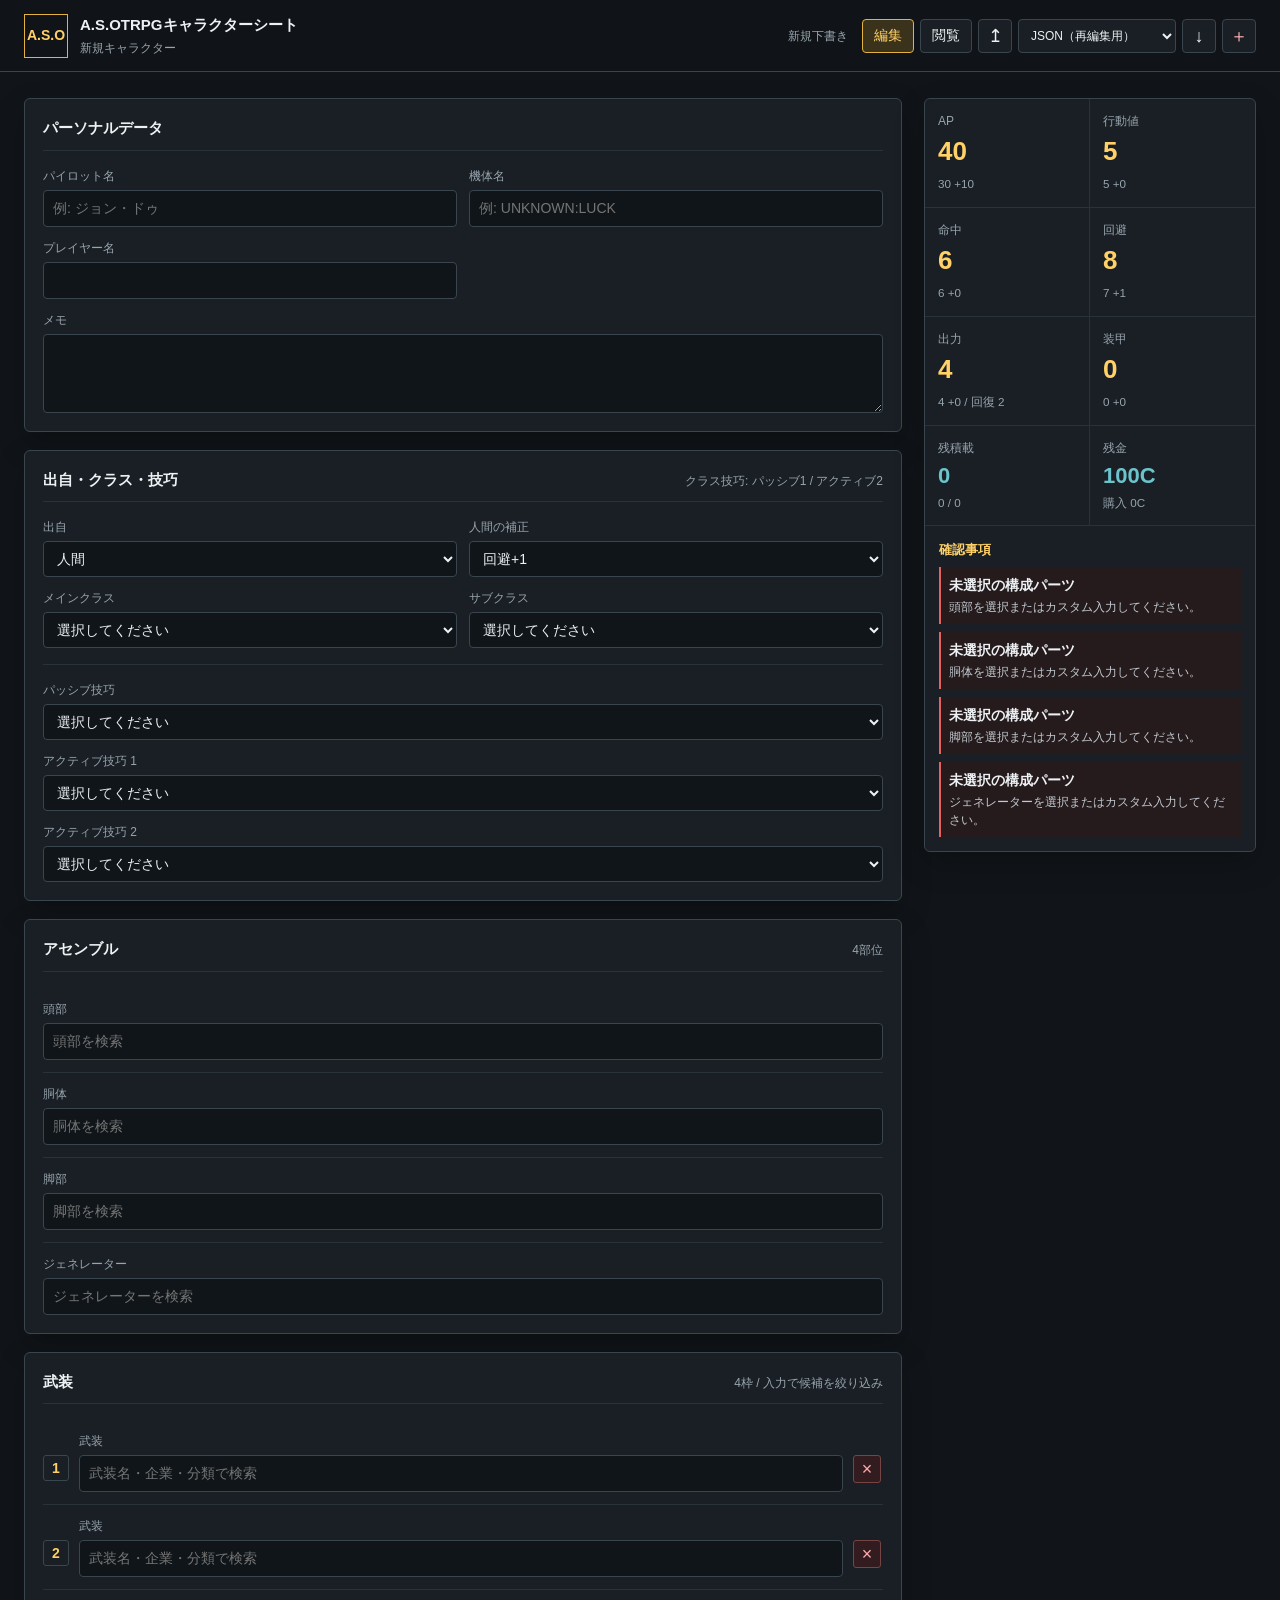
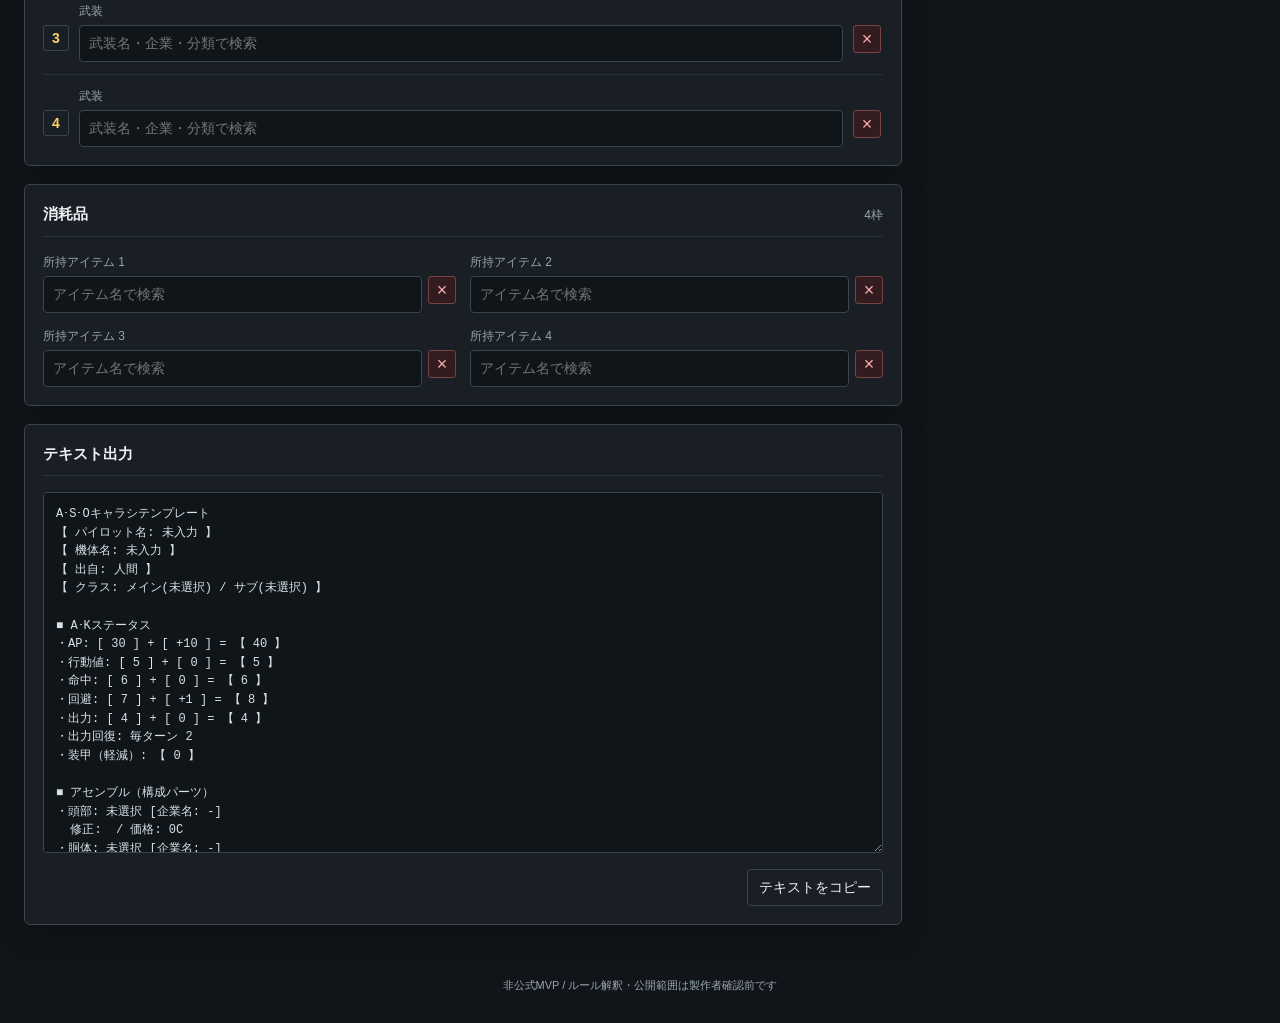
==== index.html @ c1686317 "新規データ" ====
<!doctype html>
<html lang="ja">
  <head>
    <meta charset="UTF-8" />
    <meta name="viewport" content="width=device-width, initial-scale=1.0" />
    <meta name="description" content="A.S.O.TRPG のローカル利用向けキャラクターシート" />
    <title>A.S.OTRPGキャラクターシート</title>
    <link rel="stylesheet" href="./styles.css" />
  </head>
  <body>
    <div id="app"></div>
    <input id="json-import" type="file" accept="application/json,.json" hidden />
    <script type="module" src="./app.js"></script>
  </body>
</html>
---- styles.css ----
:root {
  color-scheme: dark;
  --ink: #edf1f4;
  --muted: #98a5ae;
  --canvas: #111519;
  --panel: #191f24;
  --panel-strong: #222a30;
  --line: #3a464e;
  --line-soft: #283239;
  --accent: #e3b341;
  --accent-strong: #ffd166;
  --cyan: #6bc4cc;
  --red: #e46262;
  --green: #82c991;
  --shadow: 0 12px 30px rgb(0 0 0 / 24%);
  font-family: Inter, "Noto Sans JP", "Yu Gothic UI", sans-serif;
}

* { box-sizing: border-box; }
body { margin: 0; min-width: 960px; background: var(--canvas); color: var(--ink); font-size: 14px; line-height: 1.5; }
button, input, select, textarea { font: inherit; }
button { cursor: pointer; }

.topbar {
  position: sticky;
  z-index: 20;
  top: 0;
  display: flex;
  min-height: 72px;
  align-items: center;
  justify-content: space-between;
  gap: 24px;
  padding: 10px max(24px, calc((100vw - 1440px) / 2));
  border-bottom: 1px solid var(--line);
  background: rgb(17 21 25 / 96%);
  backdrop-filter: blur(14px);
}

.brand { display: flex; align-items: center; gap: 12px; min-width: 0; }
.brand-mark { display: grid; width: 44px; height: 44px; place-items: center; border: 1px solid var(--accent); color: var(--accent-strong); font-family: "Arial Narrow", sans-serif; font-weight: 800; letter-spacing: 0; }
.brand h1 { margin: 0; font-size: 15px; font-weight: 700; letter-spacing: 0; }
.brand p { margin: 2px 0 0; color: var(--muted); font-size: 12px; }
.topbar-actions { display: flex; align-items: center; gap: 6px; }
.save-indicator { margin-right: 8px; color: var(--muted); font-size: 12px; white-space: nowrap; }

.mode-button, .icon-button, .secondary-button {
  min-height: 34px;
  border: 1px solid var(--line);
  border-radius: 4px;
  background: var(--panel);
  color: var(--ink);
}
.mode-button { min-width: 52px; padding: 5px 10px; }
.mode-button.active { border-color: var(--accent); background: #3b321c; color: var(--accent-strong); }
.icon-button { display: grid; width: 34px; place-items: center; font-size: 18px; line-height: 1; }
.icon-button:hover, .secondary-button:hover, .mode-button:hover { border-color: var(--cyan); background: var(--panel-strong); }
.icon-button.danger { color: #ffb3b3; }
.export-picker { display: block; }
.export-select { min-height: 34px; max-width: 158px; padding: 5px 8px; border: 1px solid var(--line); border-radius: 4px; background: var(--panel); color: var(--ink); font: inherit; font-size: 12px; }
.export-select:hover, .export-select:focus { border-color: var(--cyan); background: var(--panel-strong); outline: none; }
.sr-only { position: absolute; width: 1px; height: 1px; padding: 0; overflow: hidden; clip: rect(0, 0, 0, 0); white-space: nowrap; border: 0; }

.app-layout { width: min(1440px, calc(100% - 48px)); margin: 26px auto 52px; }
.edit-layout { display: grid; grid-template-columns: minmax(0, 1fr) 332px; align-items: start; gap: 22px; }
.editor-column { display: grid; gap: 18px; min-width: 0; }
.editor-section, .summary-panel, .view-section, .sheet-identity { border: 1px solid var(--line); border-radius: 6px; background: var(--panel); box-shadow: var(--shadow); }
.editor-section { padding: 18px; }
.section-heading, .view-section-heading { display: flex; align-items: baseline; justify-content: space-between; gap: 16px; margin: 0 0 16px; padding-bottom: 10px; border-bottom: 1px solid var(--line-soft); }
.section-heading h2, .view-section-heading h2 { margin: 0; font-size: 15px; font-weight: 700; letter-spacing: 0; }
.section-heading span, .view-section-heading span { color: var(--muted); font-size: 12px; text-align: right; }

.form-grid, .custom-grid { display: grid; grid-template-columns: repeat(2, minmax(0, 1fr)); gap: 12px; }
.field { display: grid; min-width: 0; gap: 5px; }
.field-wide { grid-column: 1 / -1; }
.field > span { color: var(--muted); font-size: 12px; }
.field input, .field select, .field textarea {
  width: 100%;
  min-height: 36px;
  padding: 7px 9px;
  border: 1px solid var(--line);
  border-radius: 4px;
  outline: none;
  background: #101519;
  color: var(--ink);
}
.field textarea { min-height: 76px; resize: vertical; }
.field input:focus, .field select:focus, .field textarea:focus { border-color: var(--cyan); box-shadow: 0 0 0 2px rgb(107 196 204 / 14%); }
.muted-field { padding: 7px 9px; border: 1px solid var(--line); border-radius: 4px; background: #151b1f; }
.muted-field b { font-weight: 600; }

.technique-grid { display: grid; grid-template-columns: repeat(2, minmax(0, 1fr)); gap: 12px; margin-top: 16px; padding-top: 16px; border-top: 1px solid var(--line-soft); }
.combo-wrap { position: relative; z-index: 2; }
.combo-wrap:focus-within { z-index: 10; }
.suggestions { position: absolute; z-index: 20; top: calc(100% - 2px); right: 0; left: 0; display: none; max-height: 278px; overflow: auto; padding: 4px; border: 1px solid var(--cyan); border-radius: 4px; background: #11171b; box-shadow: 0 16px 30px rgb(0 0 0 / 42%); }
.combo-wrap.is-open .suggestions { display: grid; }
.suggestion { width: 100%; padding: 8px 9px; border: 0; border-radius: 3px; background: transparent; color: var(--ink); text-align: left; }
.suggestion:hover { background: #25343a; color: #fff; }
.no-suggestion { margin: 0; padding: 8px 9px; color: var(--muted); }

.assemble-row { position: relative; padding: 12px 0; border-bottom: 1px solid var(--line-soft); }
.assemble-row:first-child { padding-top: 0; }
.assemble-row:last-child { padding-bottom: 0; border-bottom: 0; }
.selected-info { display: grid; gap: 2px; margin-top: 7px; padding: 8px 10px; border-left: 2px solid var(--cyan); background: #141b1f; color: var(--muted); }
.selected-info b { color: var(--ink); font-size: 13px; }
.selected-info small { color: #b4c1c9; }
.selected-info.compact { padding-right: 16px; }
.custom-details { margin-top: 8px; padding: 10px; border: 1px solid var(--line); border-radius: 4px; background: #141a1e; }
.custom-details summary { color: var(--accent-strong); cursor: pointer; }
.custom-grid { margin-top: 10px; }

.weapon-row { display: grid; grid-template-columns: 26px minmax(0, 1fr) 30px; gap: 10px; align-items: start; padding: 12px 0; border-bottom: 1px solid var(--line-soft); }
.weapon-row:first-child { padding-top: 0; }
.weapon-row:last-child { padding-bottom: 0; border-bottom: 0; }
.row-index { display: grid; width: 26px; height: 26px; place-items: center; margin-top: 23px; border: 1px solid var(--line); border-radius: 3px; color: var(--accent-strong); font-weight: 700; }
.remove-row { display: grid; width: 28px; height: 28px; place-items: center; margin-top: 23px; border: 1px solid #744; border-radius: 3px; background: #321c20; color: #ffacac; font-size: 18px; line-height: 1; }
.remove-row:hover { background: #5a252c; }
.consumable-grid { display: grid; grid-template-columns: repeat(2, minmax(0, 1fr)); gap: 14px; }
.consumable-row { position: relative; min-width: 0; padding-right: 34px; }
.consumable-row .remove-row { position: absolute; top: 0; right: 0; margin-top: 23px; }

.summary-panel { position: sticky; top: 96px; overflow: hidden; }
.status-grid { display: grid; grid-template-columns: repeat(2, 1fr); }
.stat-card { min-height: 94px; padding: 13px; border-right: 1px solid var(--line-soft); border-bottom: 1px solid var(--line-soft); }
.stat-card:nth-child(2n) { border-right: 0; }
.stat-card span { display: block; color: var(--muted); font-size: 12px; }
.stat-card strong { display: block; margin: 2px 0; color: var(--accent-strong); font-size: 26px; font-variant-numeric: tabular-nums; }
.stat-card small { color: var(--muted); }
.summary-numbers { display: grid; grid-template-columns: repeat(2, 1fr); border-bottom: 1px solid var(--line-soft); }
.summary-numbers > div { display: grid; gap: 2px; padding: 13px; border-right: 1px solid var(--line-soft); }
.summary-numbers > div:last-child { border-right: 0; }
.summary-numbers span { color: var(--muted); font-size: 12px; }
.summary-numbers strong { color: var(--cyan); font-size: 22px; font-variant-numeric: tabular-nums; }
.summary-numbers small { color: var(--muted); }
.negative { color: var(--red) !important; }
.warning-panel { padding: 14px; }
.warning-panel h3 { margin: 0 0 8px; color: var(--accent-strong); font-size: 13px; }
.warning-panel ul, .item-list { display: grid; gap: 8px; margin: 0; padding: 0; list-style: none; }
.warning-panel li, .item-list li { display: grid; gap: 2px; padding: 8px; border-left: 2px solid var(--red); background: #251b1d; }
.warning-panel li span, .item-list li span { color: #c3cbd0; font-size: 12px; }
.warning-panel li.good { border-color: var(--green); background: #17241c; }

.sheet-text { width: 100%; min-height: 300px; padding: 12px; border: 1px solid var(--line); border-radius: 4px; background: #101519; color: #d8e2e7; font-family: "Cascadia Mono", Consolas, monospace; font-size: 12px; line-height: 1.55; resize: vertical; }
.output-actions { display: flex; justify-content: flex-end; margin-top: 10px; }
.secondary-button { padding: 7px 11px; }

.view-shell { width: min(1080px, calc(100% - 48px)); margin: 30px auto 52px; }
.sheet-identity { display: grid; grid-template-columns: 1fr 1fr 1.6fr; gap: 20px; align-items: end; padding: 24px; border-top: 3px solid var(--accent); }
.sheet-identity span { color: var(--muted); font-size: 12px; }
.sheet-identity h2 { margin: 3px 0 0; color: var(--accent-strong); font-size: 24px; font-weight: 700; letter-spacing: 0; overflow-wrap: anywhere; }
.sheet-identity dl { display: grid; grid-template-columns: repeat(3, 1fr); gap: 8px; margin: 0; }
.sheet-identity dl div { padding-left: 10px; border-left: 1px solid var(--line); }
.sheet-identity dt { color: var(--muted); font-size: 11px; }
.sheet-identity dd { margin: 2px 0 0; font-weight: 600; }
.view-section { margin-top: 16px; padding: 18px; }
.view-stats { display: grid; grid-template-columns: repeat(6, 1fr); border: 1px solid var(--line-soft); border-radius: 4px; overflow: hidden; }
.view-stats .stat-card { min-height: 82px; }
.view-stats .stat-card:nth-child(2n) { border-right: 1px solid var(--line-soft); }
.view-stats .stat-card:last-child { border-right: 0; }
.table-scroll { overflow-x: auto; }
table { width: 100%; border-collapse: collapse; }
th, td { padding: 9px 10px; border-bottom: 1px solid var(--line-soft); text-align: left; vertical-align: top; }
th { color: var(--muted); font-size: 12px; font-weight: 500; white-space: nowrap; }
thead th { border-bottom-color: var(--line); background: #141a1e; color: #bcc7ce; }
.technique-cards { display: grid; grid-template-columns: repeat(2, minmax(0, 1fr)); gap: 10px; }
.technique-card { min-height: 122px; padding: 13px; border: 1px solid #3c4b45; border-radius: 4px; background: #18211e; }
.technique-card.weakness { border-color: #5a3b3c; background: #251b1d; }
.technique-card > span { color: var(--cyan); font-size: 11px; }
.technique-card.weakness > span { color: #ec9999; }
.technique-card h3 { margin: 4px 0; font-size: 15px; }
.technique-card p { margin: 0; color: #c0cbd0; font-size: 12px; }
.technique-card b { display: block; margin-top: 7px; color: var(--accent-strong); font-size: 12px; }
.view-bottom { display: grid; grid-template-columns: 1fr 1.1fr; gap: 20px; }
.view-warnings { margin: 0; padding: 0; }
.memo-view { margin: 0; white-space: pre-wrap; }
.page-footer { padding: 0 24px 30px; color: var(--muted); font-size: 11px; text-align: center; }

@media (max-width: 1100px) {
  body { min-width: 720px; }
  .edit-layout { grid-template-columns: minmax(0, 1fr) 292px; }
  .topbar { padding-right: 24px; padding-left: 24px; }
  .view-stats { grid-template-columns: repeat(3, 1fr); }
  .view-stats .stat-card:nth-child(2n) { border-right: 1px solid var(--line-soft); }
  .view-stats .stat-card:nth-child(3n) { border-right: 0; }
}

@media (max-width: 760px) {
  body { min-width: 0; }
  .topbar { position: static; align-items: flex-start; padding: 12px; }
  .brand h1 { font-size: 13px; }
  .brand-mark { width: 38px; height: 38px; font-size: 12px; }
  .save-indicator { display: none; }
  .topbar-actions { flex-wrap: wrap; justify-content: flex-end; }
  .app-layout, .view-shell { width: min(100% - 24px, 680px); margin-top: 12px; }
  .edit-layout { display: block; }
  .summary-panel { position: static; margin-top: 16px; }
  .form-grid, .custom-grid, .technique-grid, .consumable-grid { grid-template-columns: 1fr; }
  .sheet-identity { grid-template-columns: 1fr; gap: 14px; }
  .sheet-identity dl { grid-template-columns: repeat(3, 1fr); }
  .view-bottom { grid-template-columns: 1fr; }
  .technique-cards { grid-template-columns: 1fr; }
  .view-stats { grid-template-columns: repeat(2, 1fr); }
  .view-stats .stat-card:nth-child(3n) { border-right: 1px solid var(--line-soft); }
  .view-stats .stat-card:nth-child(2n) { border-right: 0; }
}
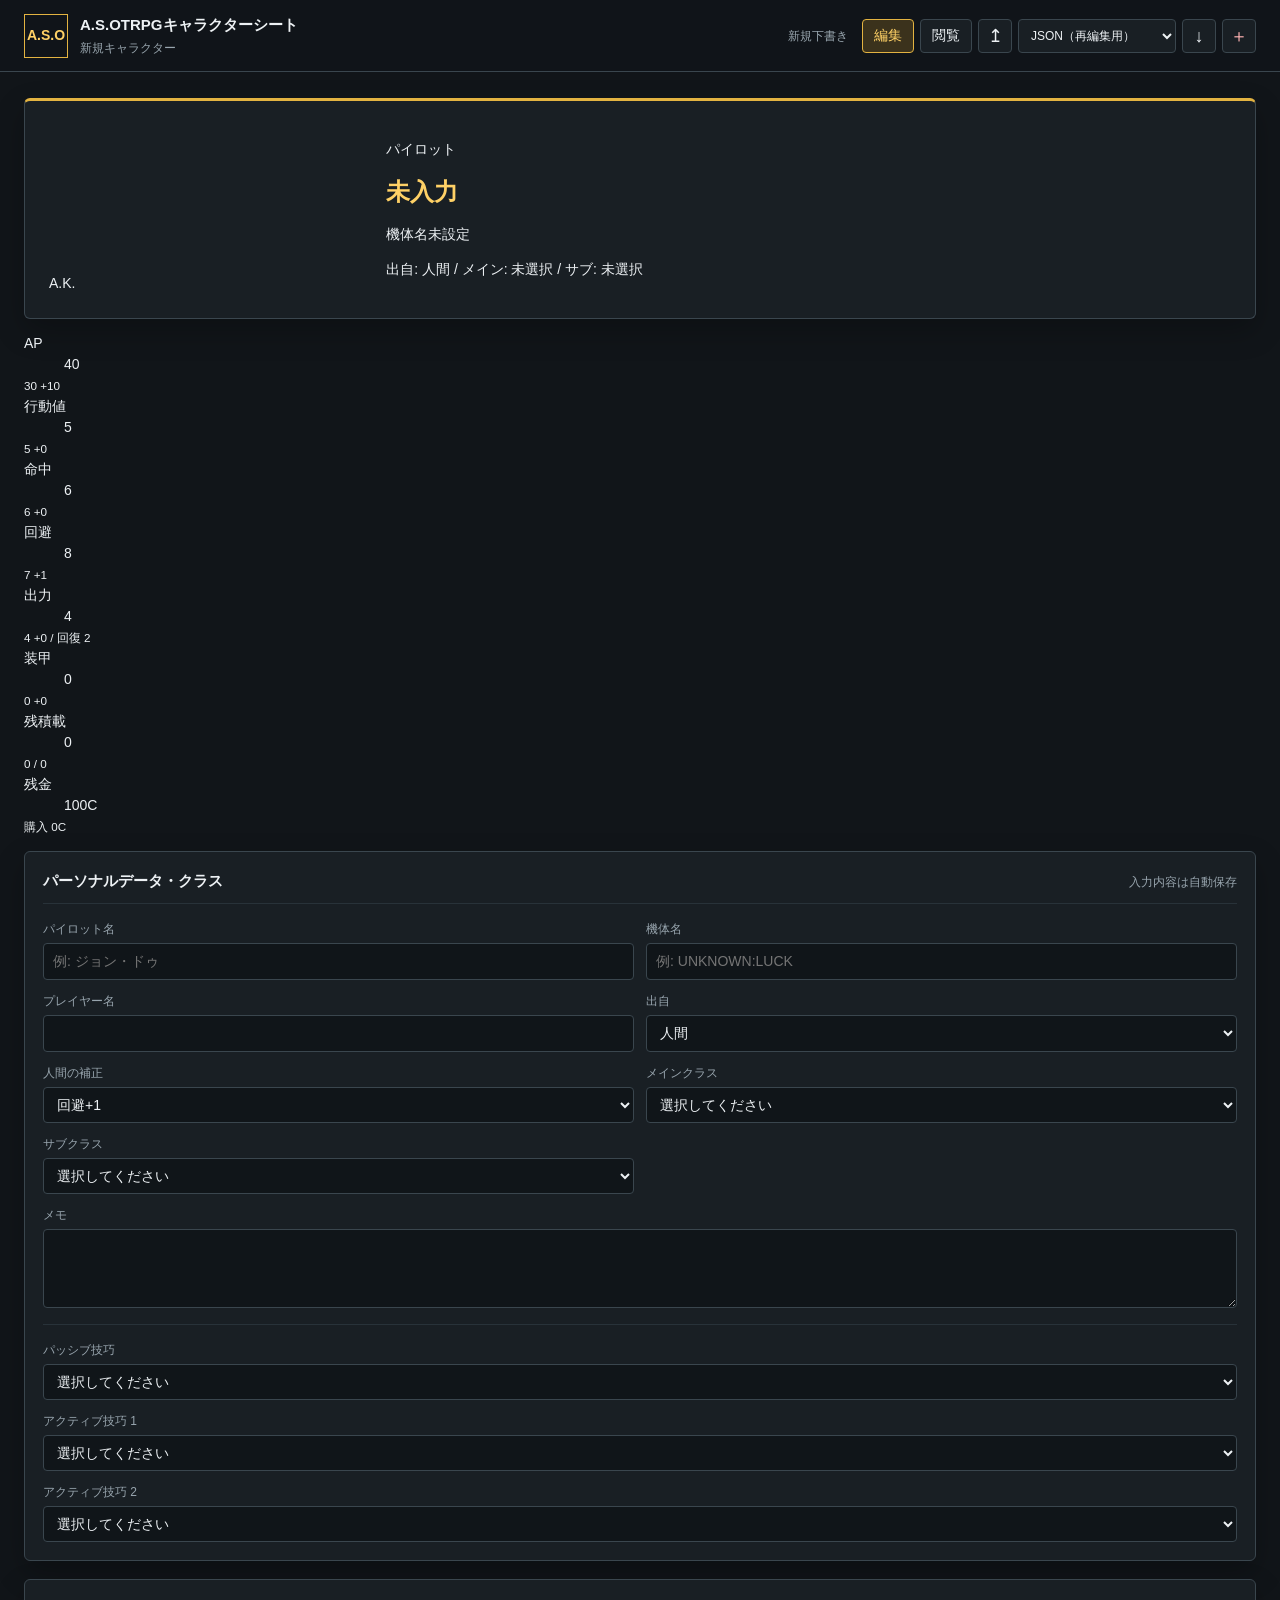
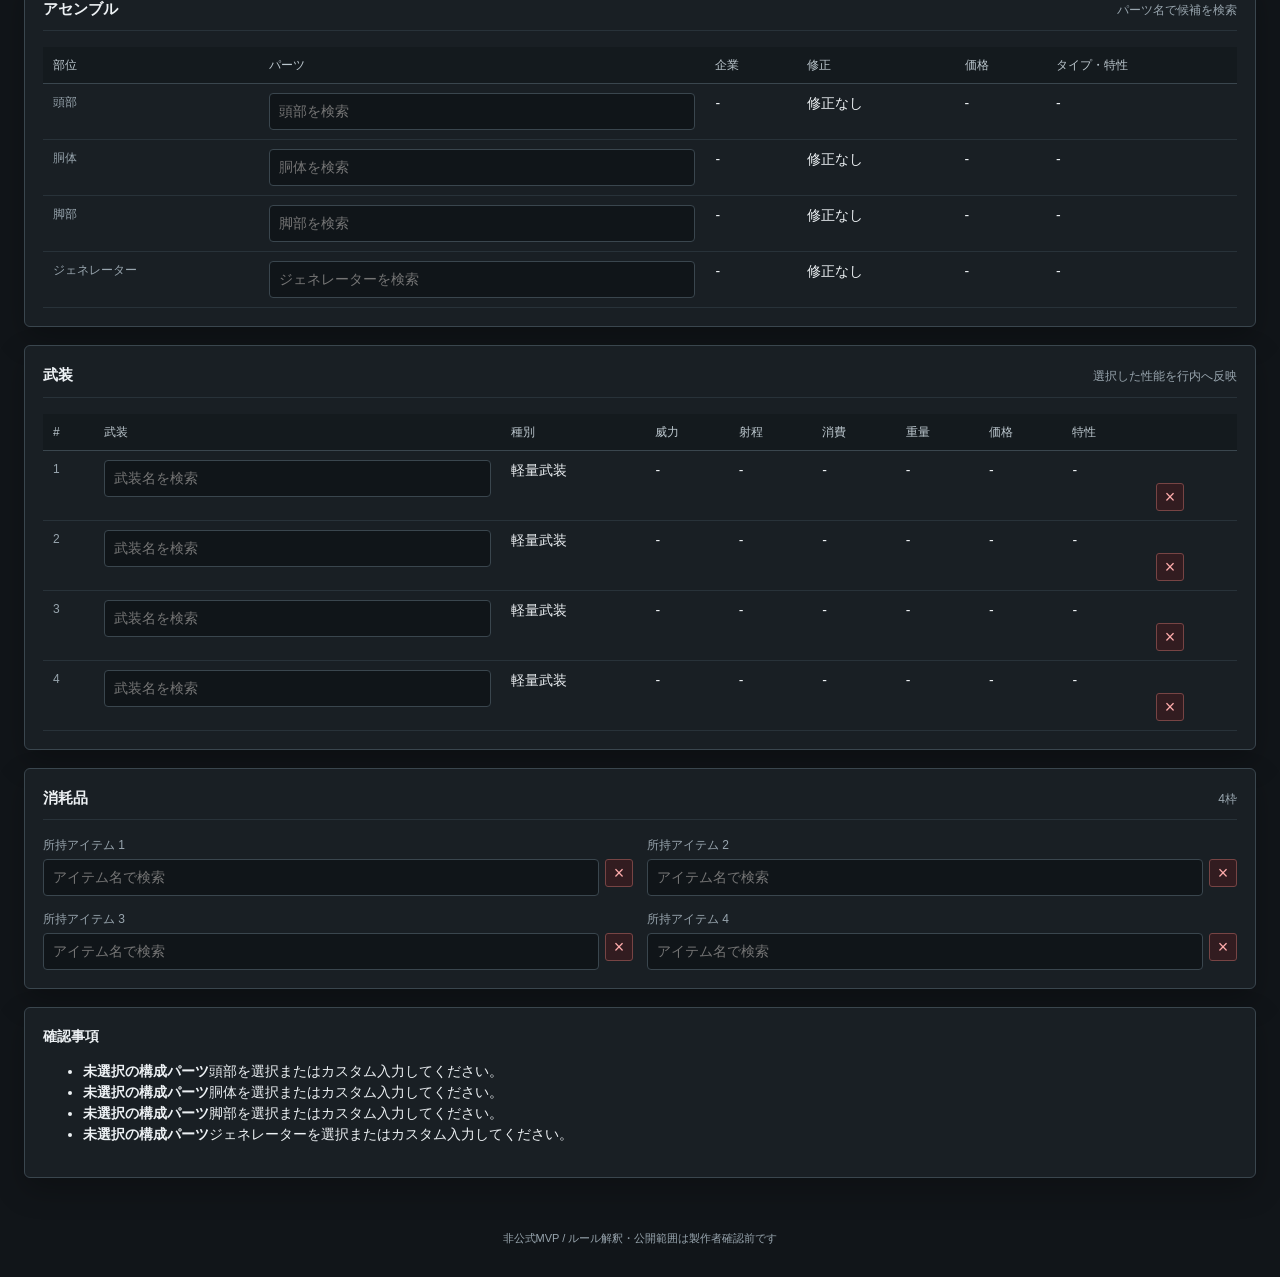
==== commit fc15912f: "ワイヤーフレームの変更" ====
--- a/index.html
+++ b/index.html
@@ -6,6 +6,7 @@
     <meta name="description" content="A.S.O.TRPG のローカル利用向けキャラクターシート" />
     <title>A.S.OTRPGキャラクターシート</title>
     <link rel="stylesheet" href="./styles.css" />
+    <link rel="stylesheet" href="./wireframe.css" />
   </head>
   <body>
     <div id="app"></div>
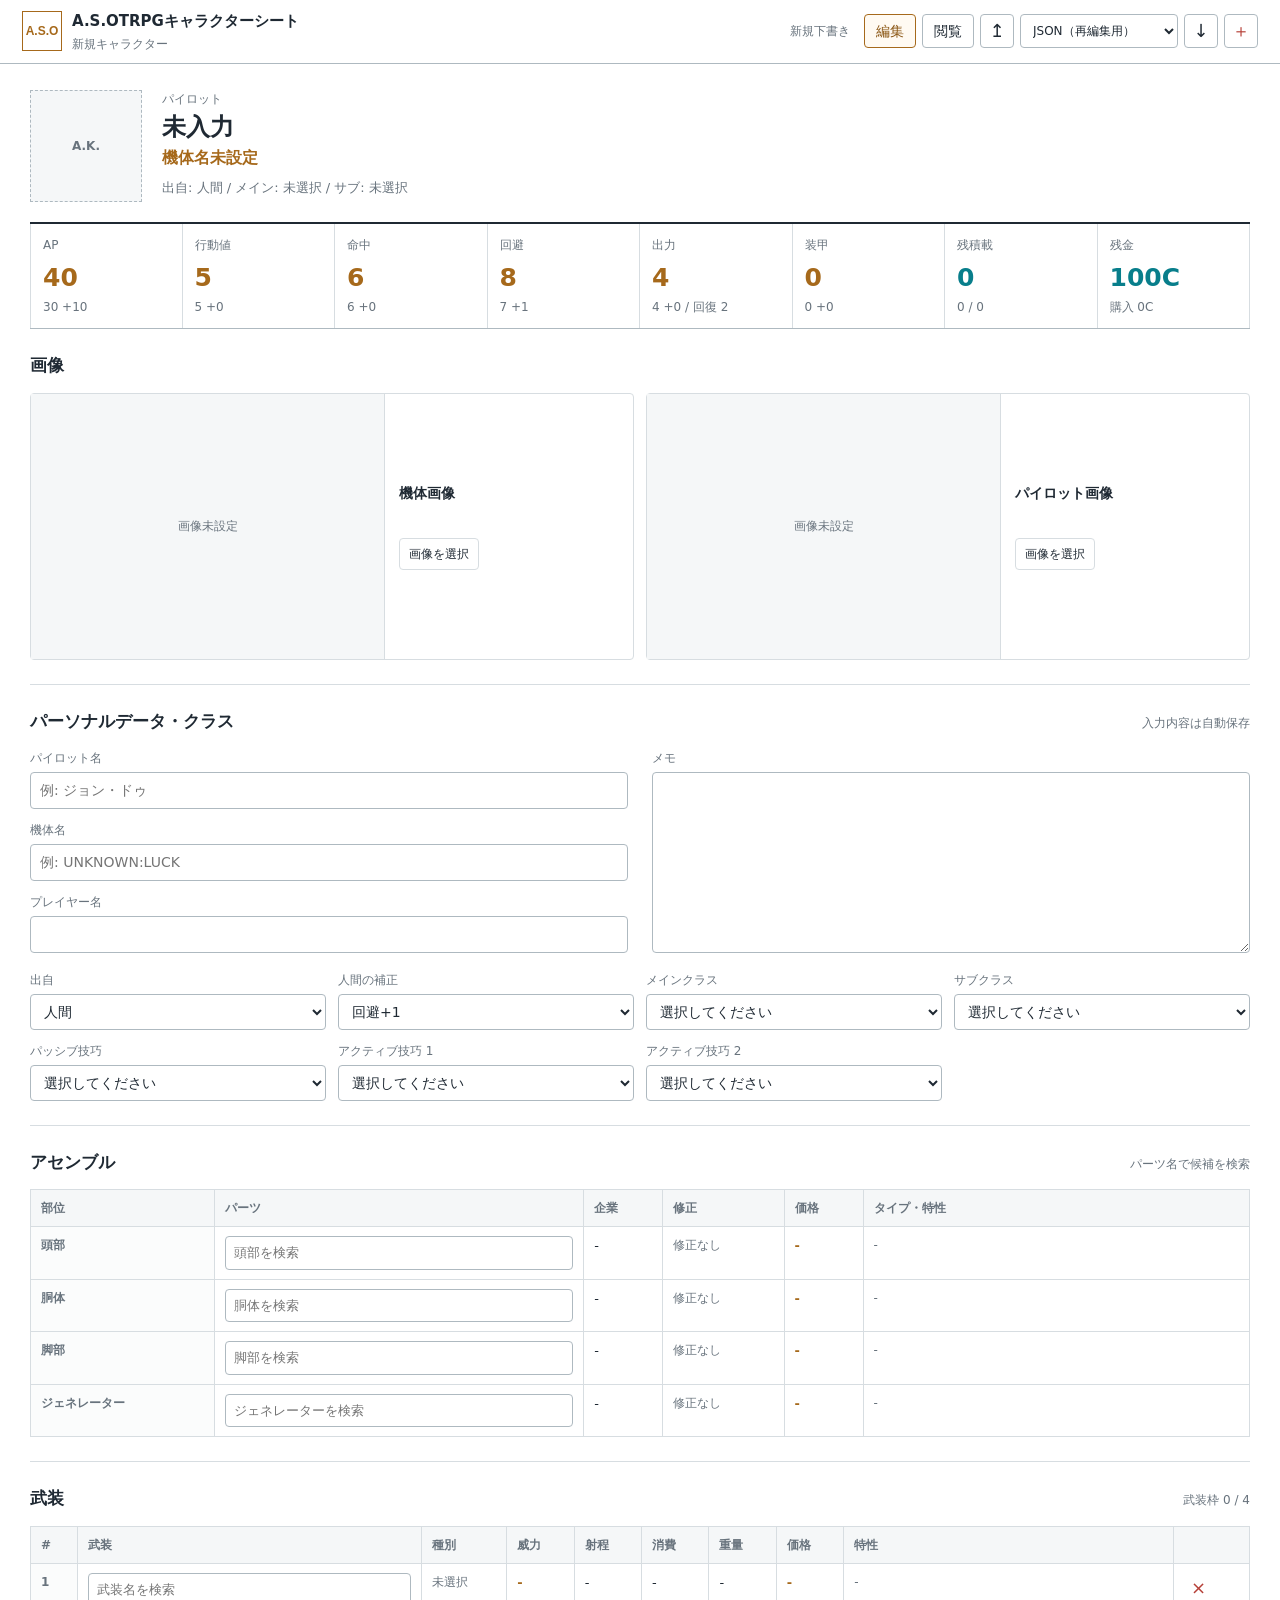
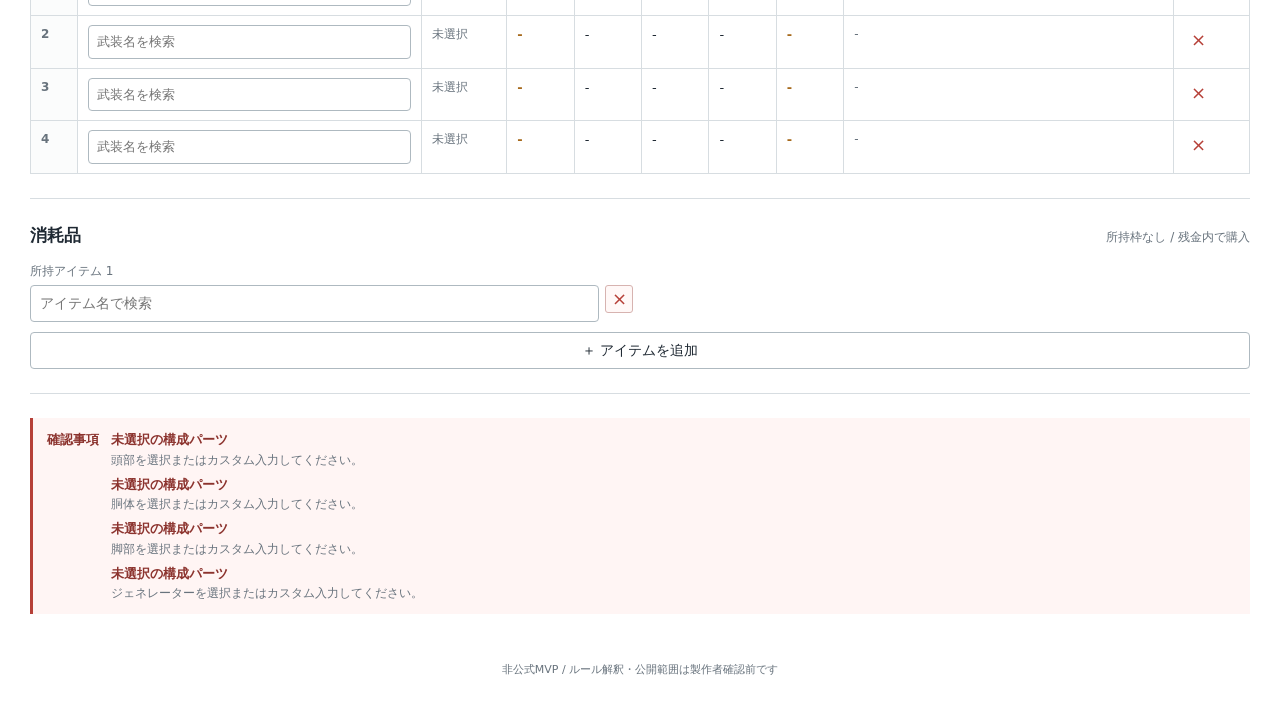
==== commit 20d9b297: "画像挿入が可能に" ====
--- a/index.html
+++ b/index.html
@@ -11,6 +11,6 @@
   <body>
     <div id="app"></div>
     <input id="json-import" type="file" accept="application/json,.json" hidden />
-    <script type="module" src="./app.js"></script>
+    <script type="module" src="./app.js?v=20260730-consumables"></script>
   </body>
 </html>
--- a/wireframe.css
+++ b/wireframe.css
@@ -0,0 +1,516 @@
+:root {
+  color-scheme: light;
+  --ink: #1f2933;
+  --muted: #68737d;
+  --canvas: #ffffff;
+  --panel: #ffffff;
+  --panel-strong: #f5f7f8;
+  --line: #d7dde1;
+  --line-soft: #e7ebee;
+  --accent: #a6691b;
+  --accent-strong: #8a5512;
+  --cyan: #087e8b;
+  --red: #b64038;
+  --green: #237a4b;
+  --shadow: none;
+}
+
+body {
+  min-width: 0;
+  background: var(--canvas);
+  color: var(--ink);
+  font-family: system-ui, -apple-system, "Yu Gothic UI", "Meiryo", sans-serif;
+}
+
+.topbar {
+  min-height: 62px;
+  padding: 10px max(22px, calc((100vw - 1280px) / 2));
+  border-color: #aeb9c0;
+  background: rgb(255 255 255 / 96%);
+  backdrop-filter: blur(12px);
+}
+
+.brand { gap: 10px; }
+.brand-mark {
+  width: 40px;
+  height: 40px;
+  border-color: var(--accent);
+  color: var(--accent);
+  font: 700 12px/1 Arial, sans-serif;
+}
+.brand h1 { color: var(--ink); font-size: 15px; }
+.brand p, .save-indicator { color: var(--muted); }
+.topbar-actions { gap: 6px; }
+
+.mode-button,
+.icon-button,
+.secondary-button,
+.export-select {
+  border-color: #aeb9c0;
+  border-radius: 4px;
+  background: #fff;
+  color: var(--ink);
+}
+.mode-button.active {
+  border-color: var(--accent);
+  background: #fffaf2;
+  color: var(--accent-strong);
+}
+.icon-button:hover,
+.secondary-button:hover,
+.mode-button:hover,
+.export-select:hover {
+  border-color: var(--cyan);
+  background: #f0f8f9;
+}
+.icon-button.danger { color: var(--red); }
+.export-select:focus { border-color: var(--cyan); background: #fff; }
+
+.app-layout.wireframe-layout {
+  width: min(1220px, calc(100% - 40px));
+  margin: 0 auto 48px;
+}
+.wireframe-layout .editor-column { display: block; }
+
+.edit-identity {
+  display: grid;
+  grid-template-columns: 112px minmax(0, 1fr);
+  gap: 20px;
+  align-items: start;
+  margin: 0;
+  padding: 26px 0 20px;
+  border: 0;
+  border-bottom: 2px solid var(--ink);
+  border-radius: 0;
+  background: transparent;
+  box-shadow: none;
+}
+.portrait-slot {
+  display: grid;
+  aspect-ratio: 1;
+  place-items: center;
+  border: 1px dashed #aeb9c0;
+  background: #f5f7f8;
+  color: var(--muted);
+  font-size: 12px;
+  font-weight: 700;
+}
+.identity-copy { display: grid; gap: 5px; align-content: start; min-width: 0; }
+.identity-copy h2 {
+  margin: 0;
+  color: var(--ink);
+  font-size: 24px;
+  line-height: 1.2;
+  letter-spacing: 0;
+  overflow-wrap: anywhere;
+}
+.eyebrow { margin: 0; color: var(--muted); font-size: 12px; }
+.machine-name { margin: 0; color: var(--accent); font-size: 16px; font-weight: 700; overflow-wrap: anywhere; }
+.identity-detail { margin: 3px 0 0; color: var(--muted); font-size: 13px; }
+
+.inline-stats {
+  display: grid;
+  grid-template-columns: repeat(8, minmax(0, 1fr));
+  margin: 0;
+  border-bottom: 1px solid #aeb9c0;
+}
+.inline-stat {
+  min-height: 86px;
+  padding: 12px;
+  border-right: 1px solid var(--line);
+}
+.inline-stat:first-child { border-left: 1px solid var(--line); }
+.inline-stat dt { color: var(--muted); font-size: 12px; }
+.inline-stat dd {
+  margin: 5px 0 0;
+  color: var(--accent);
+  font-size: 25px;
+  font-weight: 700;
+  font-variant-numeric: tabular-nums;
+  overflow-wrap: anywhere;
+}
+.inline-stat small { display: block; margin-top: 2px; color: var(--muted); font-size: 12px; }
+.inline-stat .teal { color: var(--cyan); }
+.inline-stat .negative { color: var(--red); }
+
+.wireframe-layout .editor-section {
+  margin: 0;
+  padding: 24px 0;
+  border: 0;
+  border-bottom: 1px solid var(--line);
+  border-radius: 0;
+  background: transparent;
+  box-shadow: none;
+}
+.wireframe-layout .section-heading {
+  margin: 0 0 14px;
+  padding: 0;
+  border: 0;
+}
+.wireframe-layout .section-heading h2 { color: var(--ink); font-size: 17px; }
+.wireframe-layout .section-heading span { color: var(--muted); font-size: 12px; }
+
+.wireframe-layout .form-grid {
+  grid-template-columns: repeat(4, minmax(0, 1fr));
+  gap: 12px;
+}
+.wireframe-layout .field { gap: 5px; }
+.wireframe-layout .field > span { color: var(--muted); font-size: 12px; }
+.wireframe-layout .field input,
+.wireframe-layout .field select,
+.wireframe-layout .field textarea {
+  border-color: #aeb9c0;
+  border-radius: 4px;
+  background: #fff;
+  color: var(--ink);
+}
+.wireframe-layout .field input:focus,
+.wireframe-layout .field select:focus,
+.wireframe-layout .field textarea:focus {
+  border-color: var(--cyan);
+  box-shadow: 0 0 0 2px rgb(8 126 139 / 14%);
+}
+.wireframe-layout .muted-field {
+  border-color: #aeb9c0;
+  background: #f5f7f8;
+  color: var(--ink);
+}
+.wireframe-layout .technique-grid {
+  grid-template-columns: repeat(2, minmax(0, 1fr));
+  margin-top: 16px;
+  padding-top: 16px;
+  border-color: var(--line);
+}
+.wireframe-layout .technique-grid .field-wide { grid-column: span 2; }
+
+.wireframe-layout .profile-memo-layout {
+  display: grid;
+  grid-template-columns: repeat(2, minmax(0, 1fr));
+  gap: 24px;
+  margin-bottom: 18px;
+}
+.wireframe-layout .personal-column,
+.wireframe-layout .memo-column {
+  display: grid;
+  align-content: start;
+  gap: 12px;
+  min-width: 0;
+}
+.wireframe-layout .memo-column .field-wide { grid-column: auto; }
+.wireframe-layout .memo-column textarea { min-height: 181px; height: 181px; }
+.wireframe-layout .image-editor-grid {
+  display: grid;
+  grid-template-columns: repeat(2, minmax(0, 1fr));
+  gap: 12px;
+}
+.wireframe-layout .image-editor-slot {
+  display: grid;
+  grid-template-columns: minmax(0, 1fr) minmax(156px, 0.7fr);
+  min-width: 0;
+  border: 1px solid var(--line);
+  border-radius: 4px;
+  background: #fff;
+}
+.wireframe-layout .image-editor-preview {
+  display: grid;
+  min-height: 164px;
+  aspect-ratio: 4 / 3;
+  overflow: hidden;
+  place-items: center;
+  border-right: 1px solid var(--line);
+  background: #f5f7f8;
+  color: var(--muted);
+  font-size: 12px;
+}
+.wireframe-layout .image-editor-preview img {
+  width: 100%;
+  height: 100%;
+  object-fit: contain;
+}
+.wireframe-layout .image-editor-controls {
+  display: grid;
+  align-content: center;
+  gap: 8px;
+  padding: 14px;
+}
+.wireframe-layout .image-editor-controls b { color: var(--ink); }
+.wireframe-layout .image-editor-controls small {
+  min-height: 18px;
+  overflow: hidden;
+  color: var(--muted);
+  font-size: 11px;
+  overflow-wrap: anywhere;
+}
+.wireframe-layout .image-editor-controls > div { display: flex; flex-wrap: wrap; gap: 6px; }
+.wireframe-layout .image-upload-button,
+.wireframe-layout .image-remove-button {
+  display: inline-flex;
+  min-height: 32px;
+  align-items: center;
+  justify-content: center;
+  padding: 6px 9px;
+  border: 1px solid var(--line);
+  border-radius: 4px;
+  background: #fff;
+  color: var(--ink);
+  font-size: 12px;
+  cursor: pointer;
+}
+.wireframe-layout .image-upload-button:hover { border-color: var(--cyan); background: #effafa; }
+.wireframe-layout .image-remove-button { border-color: #d7b3b0; color: var(--red); }
+.wireframe-layout .image-remove-button:hover { background: #fff1f0; }
+.wireframe-layout .image-upload-button input { position: absolute; width: 1px; height: 1px; overflow: hidden; clip: rect(0 0 0 0); }
+.wireframe-layout .build-grid {
+  display: grid;
+  grid-template-columns: repeat(4, minmax(0, 1fr));
+  gap: 12px;
+}
+.wireframe-layout .build-grid .field-wide { grid-column: span 2; }
+.wireframe-layout .build-empty { min-height: 36px; }
+
+.table-wrap { overflow-x: auto; }
+.wireframe-layout table {
+  width: 100%;
+  min-width: 900px;
+  border-collapse: collapse;
+  font-size: 13px;
+}
+.wireframe-layout th,
+.wireframe-layout td {
+  padding: 9px 10px;
+  border: 1px solid var(--line);
+  color: var(--ink);
+  text-align: left;
+  vertical-align: top;
+}
+.wireframe-layout thead th {
+  background: #f5f7f8;
+  color: var(--muted);
+  font-size: 12px;
+  font-weight: 600;
+  white-space: nowrap;
+}
+.wireframe-layout tbody th {
+  background: #fbfcfc;
+  color: var(--muted);
+  font-weight: 600;
+  white-space: nowrap;
+}
+.wireframe-layout .part-name { min-width: 210px; }
+.wireframe-layout .weapon-name { min-width: 230px; }
+.wireframe-layout .number { color: var(--accent); font-weight: 700; font-variant-numeric: tabular-nums; white-space: nowrap; }
+.wireframe-layout .compact,
+.wireframe-layout .traits { color: var(--muted); font-size: 12px; }
+.wireframe-layout .traits { min-width: 220px; }
+
+.table-combo-wrap { min-width: 180px; }
+.table-combo-field { display: block; }
+.table-combo-field input { min-height: 32px !important; padding: 6px 8px !important; }
+.wireframe-layout .suggestions {
+  border-color: var(--cyan);
+  border-radius: 4px;
+  background: #fff;
+  box-shadow: 0 12px 28px rgb(31 41 51 / 18%);
+}
+.wireframe-layout .suggestion { color: var(--ink); }
+.wireframe-layout .suggestion:hover { background: #eaf5f6; color: var(--ink); }
+.wireframe-layout .no-suggestion { color: var(--muted); }
+
+.wireframe-layout .custom-details {
+  border-color: var(--line);
+  border-radius: 4px;
+  background: #f8fafb;
+}
+.wireframe-layout .custom-details summary { color: var(--accent-strong); }
+.wireframe-layout .custom-grid { grid-template-columns: repeat(2, minmax(0, 1fr)); }
+.wireframe-layout .selected-info {
+  border-color: var(--cyan);
+  background: #f0f8f9;
+  color: var(--muted);
+}
+.wireframe-layout .selected-info b { color: var(--ink); }
+.table-remove {
+  width: 30px;
+  height: 30px;
+  margin: 0;
+  border: 0;
+  border-radius: 0;
+  background: transparent;
+  color: var(--red);
+}
+.table-remove:hover { background: #fff1f0; }
+
+.wireframe-layout .consumable-grid { grid-template-columns: repeat(2, minmax(0, 1fr)); }
+.wireframe-layout .consumable-row .remove-row {
+  border-color: #d7b3b0;
+  background: #fff8f7;
+  color: var(--red);
+}
+.wireframe-layout .consumable-actions { margin-top: 10px; }
+.wireframe-layout .consumable-add-button { width: 100%; min-height: 34px; }
+
+.confirmation-section { padding-bottom: 0 !important; border-bottom: 0 !important; }
+.wireframe-layout .notice {
+  display: flex;
+  align-items: flex-start;
+  gap: 12px;
+  padding: 12px 14px;
+  border-left: 3px solid var(--green);
+  background: #f0f8f2;
+  color: #245a38;
+  font-size: 13px;
+}
+.wireframe-layout .notice strong { white-space: nowrap; }
+.wireframe-layout .notice ul {
+  display: grid;
+  gap: 6px;
+  margin: 0;
+  padding: 0;
+  list-style: none;
+}
+.wireframe-layout .notice li { display: grid; gap: 1px; }
+.wireframe-layout .notice li span { color: var(--muted); font-size: 12px; }
+.wireframe-layout .warning-notice { border-color: var(--red); background: #fff5f4; color: #8c332e; }
+
+.view-shell {
+  width: min(1220px, calc(100% - 40px));
+  margin: 0 auto 48px;
+}
+.view-shell .sheet-identity,
+.view-shell .view-section {
+  border: 0;
+  border-radius: 0;
+  border-bottom: 1px solid var(--line);
+  background: #fff;
+  box-shadow: none;
+}
+.view-shell .sheet-identity {
+  padding: 26px 0 20px;
+  border-top: 0;
+  border-bottom: 2px solid var(--ink);
+}
+.view-shell .sheet-identity h2 { color: var(--accent); }
+.view-shell .view-image-stage {
+  display: flex;
+  align-items: center;
+  gap: 14px;
+  padding: 24px 0;
+  border-bottom: 1px solid var(--line);
+}
+.view-shell .image-flip-card {
+  width: min(480px, 100%);
+  perspective: 1200px;
+}
+.view-shell .image-flip-inner {
+  position: relative;
+  width: 100%;
+  aspect-ratio: 4 / 3;
+  transform-style: preserve-3d;
+  transition: transform 460ms ease;
+}
+.view-shell .image-flip-card.is-flipped .image-flip-inner { transform: rotateY(180deg); }
+.view-shell .image-flip-face {
+  position: absolute;
+  inset: 0;
+  display: grid;
+  overflow: hidden;
+  place-items: center;
+  border: 1px solid var(--line);
+  border-radius: 4px;
+  background: #f5f7f8;
+  backface-visibility: hidden;
+}
+.view-shell .image-flip-face img { width: 100%; height: 100%; object-fit: contain; }
+.view-shell .image-flip-face span {
+  position: absolute;
+  right: 8px;
+  bottom: 8px;
+  padding: 2px 6px;
+  background: rgb(255 255 255 / 86%);
+  color: var(--ink);
+  font-size: 11px;
+}
+.view-shell .image-flip-back { transform: rotateY(180deg); }
+.view-shell .image-flip-toggle {
+  min-height: 36px;
+  padding: 7px 12px;
+  border: 1px solid var(--line);
+  border-radius: 4px;
+  background: #fff;
+  color: var(--ink);
+}
+.view-shell .image-flip-toggle:hover { border-color: var(--cyan); background: #effafa; }
+.view-shell .view-section { margin-top: 0; padding: 24px 0; }
+.view-shell .view-section-heading { border-color: var(--line); }
+.view-shell .view-section-heading h2 { color: var(--ink); font-size: 17px; }
+.view-shell .view-section-heading span { color: var(--muted); }
+.view-shell .view-stats {
+  border-color: var(--line);
+  border-radius: 0;
+}
+.view-shell .stat-card {
+  min-height: 82px;
+  border-color: var(--line);
+  background: #fff;
+}
+.view-shell .stat-card span,
+.view-shell .stat-card small,
+.view-shell th { color: var(--muted); }
+.view-shell .stat-card strong { color: var(--accent); }
+.view-shell thead th { background: #f5f7f8; }
+.view-shell .technique-card {
+  border-color: var(--line);
+  border-radius: 4px;
+  background: #f8fafb;
+}
+.view-shell .technique-card.weakness { border-color: #dfc7c4; background: #fff7f6; }
+.view-shell .technique-card > span { color: var(--cyan); }
+.view-shell .technique-card.weakness > span { color: var(--red); }
+.view-shell .technique-card p { color: var(--muted); }
+.view-shell .technique-card b { color: var(--accent-strong); }
+.view-shell .warning-panel { padding: 0; }
+.view-shell .warning-panel h3 { color: var(--accent-strong); }
+.view-shell .warning-panel li { border-color: var(--red); background: #fff5f4; }
+.view-shell .warning-panel li.good { border-color: var(--green); background: #f0f8f2; }
+.view-shell .warning-panel li span { color: var(--muted); }
+
+.page-footer { color: var(--muted); }
+
+@media (max-width: 900px) {
+  .topbar { padding: 10px 12px; align-items: flex-start; }
+  .topbar-actions { flex-wrap: wrap; justify-content: flex-end; }
+  .save-indicator { display: none; }
+  .app-layout.wireframe-layout,
+  .view-shell { width: min(100% - 24px, 760px); }
+  .inline-stats { grid-template-columns: repeat(4, minmax(0, 1fr)); }
+  .inline-stat:nth-child(5) { border-left: 1px solid var(--line); }
+  .wireframe-layout .form-grid { grid-template-columns: repeat(2, minmax(0, 1fr)); }
+}
+
+@media (max-width: 620px) {
+  .brand h1 { font-size: 13px; }
+  .brand-mark { width: 38px; height: 38px; }
+  .edit-identity { grid-template-columns: 76px minmax(0, 1fr); gap: 14px; padding-top: 18px; }
+  .identity-copy h2 { font-size: 20px; }
+  .inline-stats { grid-template-columns: repeat(2, minmax(0, 1fr)); }
+  .inline-stat:nth-child(odd) { border-left: 1px solid var(--line); }
+  .wireframe-layout .form-grid,
+  .wireframe-layout .profile-memo-layout,
+  .wireframe-layout .image-editor-grid,
+  .wireframe-layout .build-grid,
+  .wireframe-layout .technique-grid,
+  .wireframe-layout .consumable-grid,
+  .wireframe-layout .custom-grid { grid-template-columns: 1fr; }
+  .wireframe-layout .technique-grid .field-wide { grid-column: auto; }
+  .wireframe-layout .notice { align-items: flex-start; }
+  .wireframe-layout .notice strong { white-space: normal; }
+  .wireframe-layout .image-editor-slot { grid-template-columns: minmax(0, 1fr) 132px; }
+  .view-shell .view-image-stage { align-items: flex-start; flex-direction: column; }
+  .view-shell .image-flip-card { width: min(100%, 480px); }
+  .view-shell .sheet-identity { grid-template-columns: 1fr; }
+  .view-shell .view-stats { grid-template-columns: repeat(2, 1fr); }
+}
+
+@media (prefers-reduced-motion: reduce) {
+  .view-shell .image-flip-inner { transition: none; }
+}
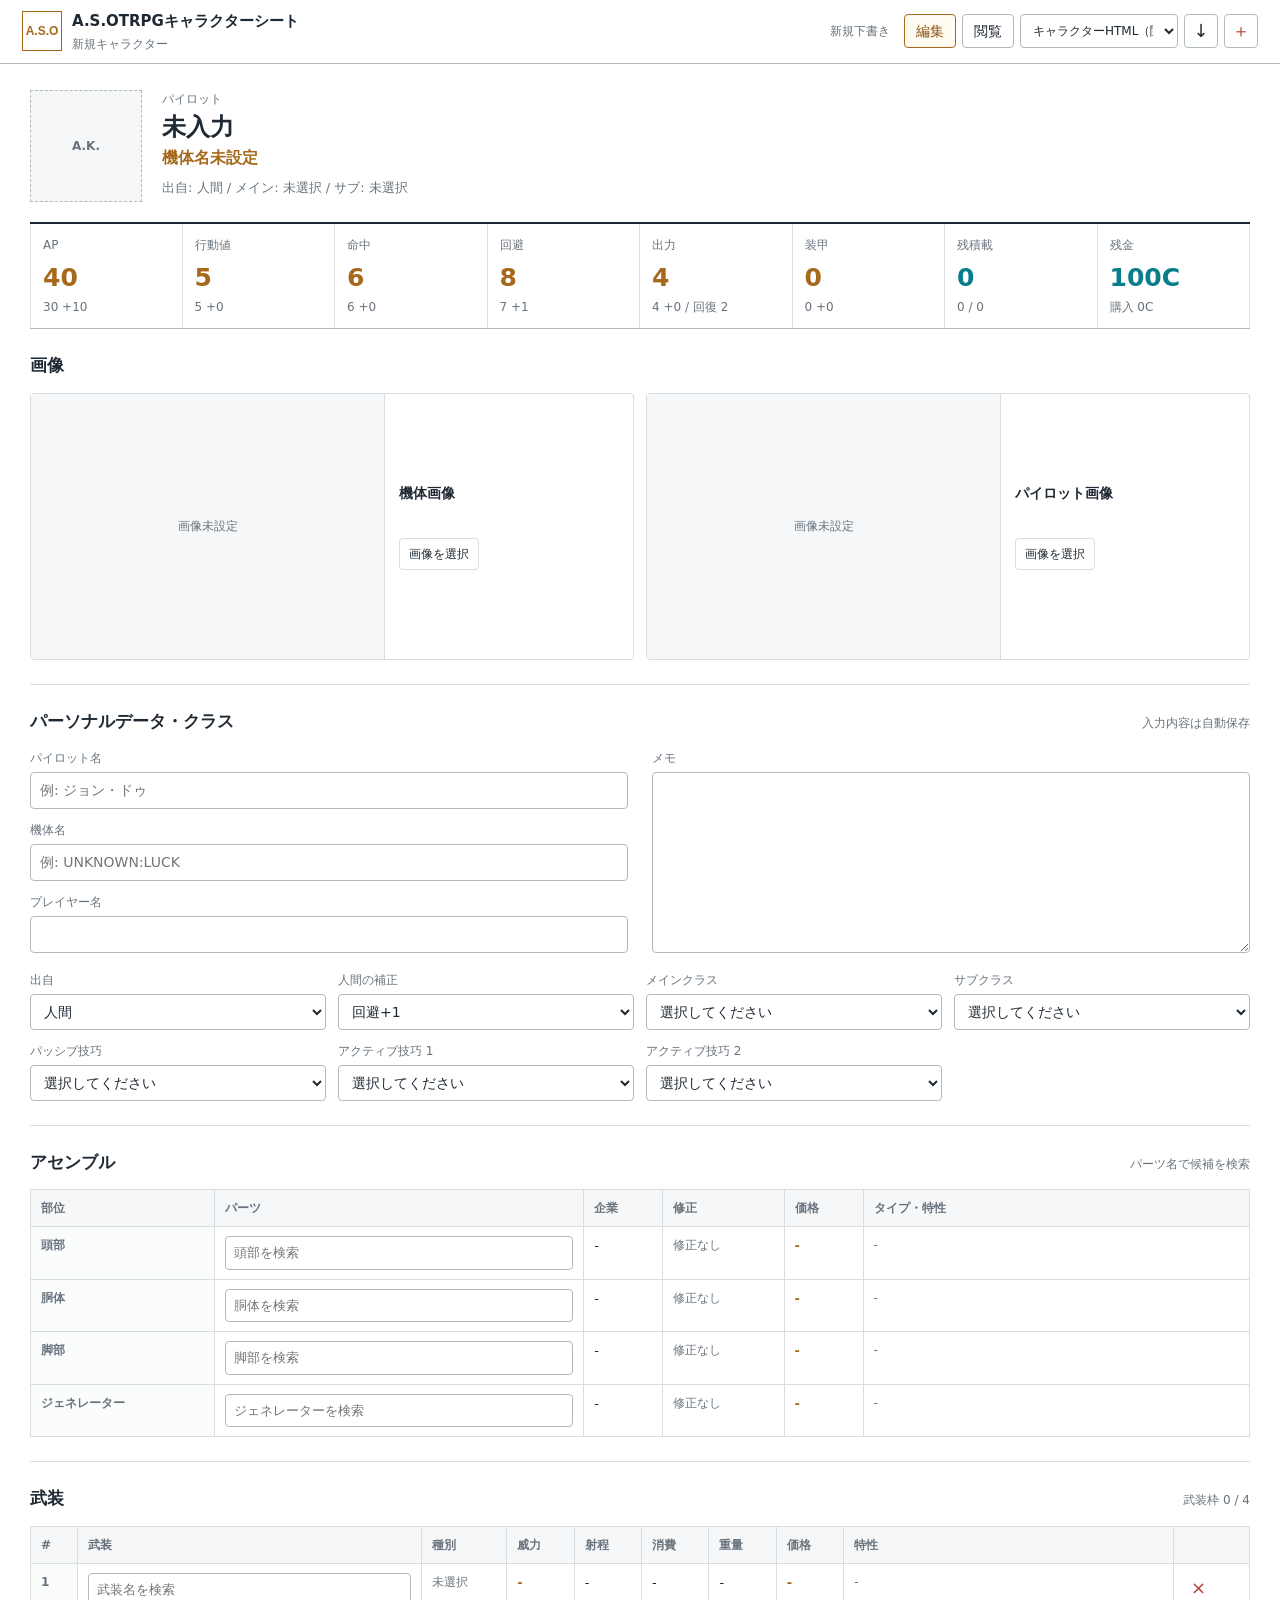
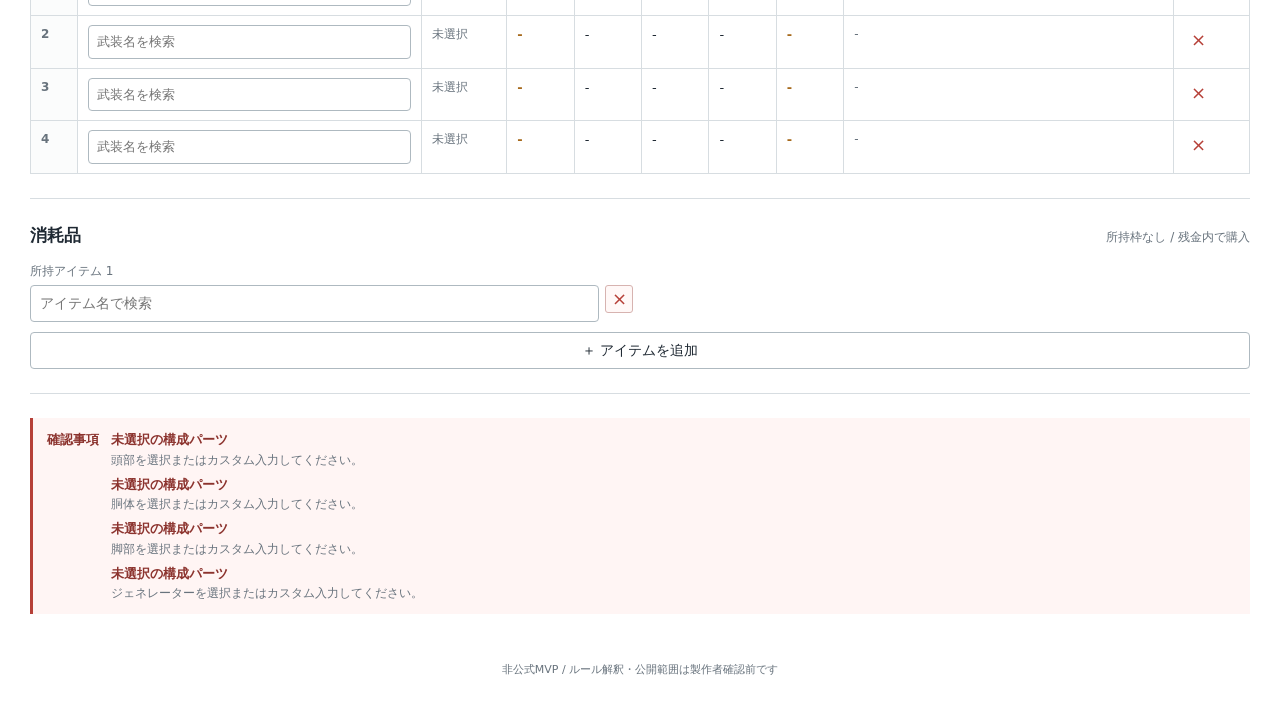
==== commit 8a91173a: "編集用JSONと閲覧用HTMLで分けていたものをHTMLに統合しました。" ====
--- a/index.html
+++ b/index.html
@@ -10,7 +10,7 @@
   </head>
   <body>
     <div id="app"></div>
-    <input id="json-import" type="file" accept="application/json,.json" hidden />
-    <script type="module" src="./app.js?v=20260730-consumables"></script>
+    <script id="aso-editable-payload" type="application/json"></script>
+    <script type="module" src="./app.js?v=20260730-file-safe"></script>
   </body>
 </html>
